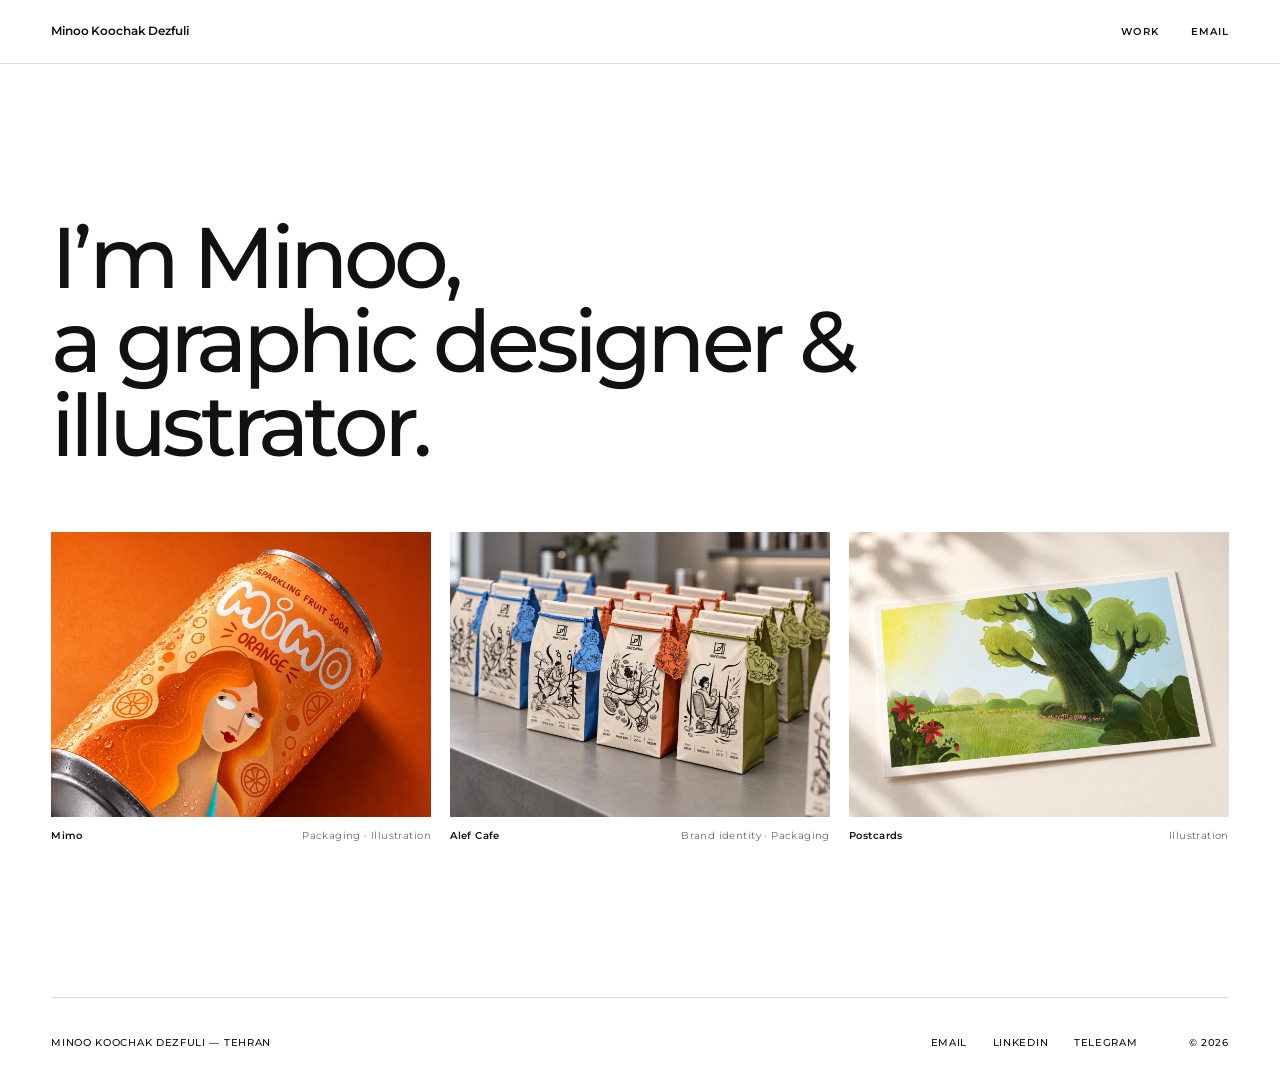
==== index.html @ d59397b0 "Minoo Koochak Dezfuli portfolio: Mimo, Alef Cafe and Postcards Co-Authored-By: Claude Opus 5.5 <nore" ====
<!doctype html>
<html lang="en">
  <head>
    <meta charset="UTF-8" />
    <meta name="viewport" content="width=device-width, initial-scale=1.0" />
    <meta name="description" content="The graphic design and illustration portfolio of Minoo Koochak Dezfuli." />
    <meta name="theme-color" content="#ffffff" />
    <title>Minoo Koochak Dezfuli — Graphic Designer &amp; Illustrator</title>
    <link rel="icon" href="assets/images/favicon.svg" type="image/svg+xml" />
    <link rel="preconnect" href="https://fonts.googleapis.com" />
    <link rel="preconnect" href="https://fonts.gstatic.com" crossorigin />
    <link href="https://fonts.googleapis.com/css2?family=Montserrat:wght@400;500;600&amp;display=swap" rel="stylesheet" />
    <link rel="stylesheet" href="assets/css/styles.css?v=20261101-3" />
    <script src="assets/js/main.js?v=20261101-1" defer></script>
  </head>
  <body>
    <a class="skip-link" href="#main">Skip to content</a>

    <header class="site-header" data-header>
      <a class="wordmark" href="#top" aria-label="Minoo Koochak Dezfuli — home">Minoo Koochak Dezfuli</a>
      <nav class="site-nav" aria-label="Main navigation">
        <a href="#work">Work</a>
        <a href="mailto:minoo.koochak@gmail.com">Email</a>
      </nav>
    </header>

    <main id="main">
      <section class="hero page-shell" id="top" aria-labelledby="hero-title">
        <h1 id="hero-title" class="reveal">I’m Minoo,<br />a graphic designer &amp; illustrator.</h1>
      </section>

      <section class="work-section page-shell" id="work" aria-label="Projects">
        <div class="project-grid">
          <article class="project-tile reveal">
            <a href="projects/mimo.html">
              <div class="project-image">
                <img src="assets/images/projects/mimo/orange-can-hero.webp" alt="Mimo Orange sparkling soda can" />
              </div>
              <p class="project-caption"><span>Mimo</span>Packaging · Illustration</p>
            </a>
          </article>

          <article class="project-tile reveal">
            <a href="projects/alef-cafe.html">
              <div class="project-image">
                <img src="assets/images/projects/alef-cafe/pouch-counter.webp" alt="Alef Coffee pouches on a café counter" />
              </div>
              <p class="project-caption"><span>Alef Cafe</span>Brand identity · Packaging</p>
            </a>
          </article>

          <article class="project-tile reveal">
            <a href="projects/postcards.html">
              <div class="project-image">
                <img src="assets/images/projects/postcards/meadow-postcard.webp" alt="Illustrated meadow postcard" loading="lazy" decoding="async" />
              </div>
              <p class="project-caption"><span>Postcards</span>Illustration</p>
            </a>
          </article>
        </div>
      </section>
    </main>

    <footer class="site-footer page-shell">
      <p>Minoo Koochak Dezfuli — Tehran</p>
      <div class="footer-links">
        <a href="mailto:minoo.koochak@gmail.com">Email</a>
        <a href="https://www.linkedin.com/in/minoo-koochakdezfuli-47b858104/" target="_blank" rel="noreferrer">LinkedIn</a>
        <a href="https://t.me/minookoochak" target="_blank" rel="noreferrer">Telegram</a>
      </div>
      <p>© <span data-year></span></p>
    </footer>
  </body>
</html>
---- assets/css/styles.css ----
:root {
  --paper: #ffffff;
  --ink: #111111;
  --muted: #686868;
  --line: #dedede;
  --soft: #f4f4f4;
  --sans: "Montserrat", "Helvetica Neue", Helvetica, Arial, sans-serif;
  --display: "Montserrat", "Helvetica Neue", Helvetica, Arial, sans-serif;
  --page: min(92vw, 1440px);
  --ease: cubic-bezier(0.22, 0.75, 0.24, 1);
}

*,
*::before,
*::after {
  box-sizing: border-box;
}

html {
  overflow-x: clip;
  scroll-behavior: smooth;
  background: var(--paper);
}

body {
  margin: 0;
  overflow-x: clip;
  background: var(--paper);
  color: var(--ink);
  font-family: var(--sans);
  font-size: 16px;
  line-height: 1.45;
  text-rendering: optimizeLegibility;
}

::selection {
  background: var(--ink);
  color: var(--paper);
}

img {
  display: block;
  width: 100%;
}

a {
  color: inherit;
  text-decoration: none;
}

p,
h1,
h2,
h3,
figure,
dl,
dd {
  margin: 0;
}

ul {
  margin: 0;
  padding: 0;
}

[id] {
  scroll-margin-top: 72px;
}

.page-shell,
.section-shell {
  width: var(--page);
  margin-inline: auto;
}

.skip-link {
  position: fixed;
  z-index: 100;
  top: 0.75rem;
  left: 0.75rem;
  transform: translateY(-160%);
  padding: 0.7rem 0.9rem;
  background: var(--ink);
  color: var(--paper);
}

.skip-link:focus {
  transform: translateY(0);
}

.site-header {
  position: sticky;
  z-index: 50;
  top: 0;
  display: flex;
  align-items: center;
  justify-content: space-between;
  min-height: 64px;
  padding-inline: 4vw;
  border-bottom: 1px solid var(--line);
  background: rgb(255 255 255 / 94%);
  backdrop-filter: blur(10px);
}

.wordmark {
  font-family: var(--display);
  font-size: 0.78rem;
  font-weight: 600;
  letter-spacing: -0.01em;
}

.site-nav,
.desktop-nav {
  display: flex;
  gap: clamp(1.25rem, 2.5vw, 2.5rem);
  align-items: center;
}

.site-nav a,
.desktop-nav a,
.availability {
  font-size: 0.65rem;
  font-weight: 600;
  letter-spacing: 0.1em;
  text-transform: uppercase;
}

.site-nav a,
.desktop-nav a,
.footer-links a,
.availability {
  transition: opacity 180ms ease;
}

.site-nav a:hover,
.desktop-nav a:hover,
.footer-links a:hover,
.availability:hover {
  opacity: 0.48;
}

.hero {
  display: flex;
  align-items: flex-end;
  justify-content: flex-end;
  min-height: clamp(360px, 52svh, 590px);
  padding-block: clamp(5rem, 10vw, 9rem) clamp(3rem, 5vw, 4.5rem);
}

.hero h1 {
  width: 100%;
  font-family: var(--sans);
  font-size: clamp(3.2rem, 6.7vw, 6.8rem);
  font-weight: 500;
  line-height: 0.98;
  letter-spacing: -0.055em;
  text-align: left;
}

.work-section {
  padding-bottom: clamp(7rem, 12vw, 12rem);
}

.project-grid {
  display: grid;
  grid-template-columns: repeat(3, minmax(0, 1fr));
  gap: clamp(0.8rem, 1.5vw, 1.4rem);
}

.project-image {
  overflow: hidden;
  background: var(--soft);
}

.project-image img {
  aspect-ratio: 4 / 3;
  height: 100%;
  object-fit: cover;
  transition: transform 550ms var(--ease);
}

.project-tile a:hover .project-image img {
  transform: scale(1.012);
}

.project-caption {
  display: flex;
  gap: 1rem;
  justify-content: space-between;
  padding-top: 0.75rem;
  color: var(--muted);
  font-size: 0.64rem;
  letter-spacing: 0.04em;
}

.project-caption span {
  color: var(--ink);
  font-weight: 600;
}

.site-footer {
  display: grid;
  grid-template-columns: 1fr auto auto;
  gap: clamp(1.5rem, 4vw, 4rem);
  align-items: center;
  min-height: 88px;
  padding-block: 1.5rem;
  border-top: 1px solid var(--line);
  font-size: 0.62rem;
  font-weight: 500;
  letter-spacing: 0.07em;
  text-transform: uppercase;
}

.footer-links {
  display: flex;
  gap: clamp(1rem, 2vw, 2rem);
}

.reveal {
  transform: translateY(10px);
  opacity: 0;
  transition: opacity 440ms ease, transform 560ms var(--ease);
}

.reveal.is-visible {
  transform: translateY(0);
  opacity: 1;
}

/* Project pages */
.project-header {
  display: grid;
  grid-template-columns: 1fr auto 1fr;
}

.project-header .wordmark {
  justify-self: start;
}

.project-header .desktop-nav {
  justify-self: center;
}

.availability {
  justify-self: end;
}

.project-shell {
  padding-top: clamp(4rem, 8vw, 8rem);
}

.eyebrow,
.section-index {
  font-size: 0.64rem;
  font-weight: 600;
  letter-spacing: 0.1em;
  text-transform: uppercase;
}

.project-intro {
  display: grid;
  grid-template-columns: 2fr 8fr 2fr;
  gap: 2rem;
  align-items: end;
  padding-bottom: clamp(2.5rem, 5vw, 5rem);
}

.project-intro h1 {
  font-family: var(--display);
  font-size: clamp(4rem, 9vw, 9rem);
  font-weight: 500;
  line-height: 0.9;
  letter-spacing: -0.065em;
}

.project-deck {
  color: var(--muted);
  font-size: 0.8rem;
}

.next-project {
  display: grid;
  grid-template-columns: 1fr auto;
  gap: 2rem;
  align-items: end;
  padding-block: clamp(4rem, 7vw, 7rem);
}

.next-project > span {
  color: var(--muted);
  font-size: 0.64rem;
  letter-spacing: 0.08em;
  text-transform: uppercase;
}

.next-project a {
  font-family: var(--display);
  font-size: clamp(2.2rem, 5vw, 5rem);
  font-weight: 500;
  line-height: 0.95;
  letter-spacing: -0.05em;
}

/* Case studies: justified rows keep every image uncropped at an equal height */
.case-study {
  padding-top: clamp(4rem, 8vw, 8rem);
}

.case-overview {
  display: grid;
  grid-template-columns: 2fr 6fr 4fr;
  gap: 2rem;
  padding-block: clamp(4rem, 7vw, 7rem);
}

.case-overview h2 {
  font-family: var(--display);
  font-size: clamp(1.8rem, 3.2vw, 3.2rem);
  font-weight: 500;
  line-height: 1.04;
  letter-spacing: -0.045em;
}

.case-overview > div > p {
  max-width: 620px;
  margin-top: 1.5rem;
  color: var(--muted);
}

.case-overview dl {
  border-top: 1px solid var(--line);
}

.case-overview dl div {
  display: grid;
  grid-template-columns: 0.7fr 1.3fr;
  gap: 1rem;
  padding-block: 0.8rem;
  border-bottom: 1px solid var(--line);
  font-size: 0.72rem;
}

.case-overview dt {
  color: var(--muted);
  text-transform: uppercase;
}

.palette {
  display: grid;
  grid-template-columns: repeat(6, minmax(0, 1fr));
  gap: clamp(0.5rem, 1vw, 0.9rem);
  padding: 0;
  margin: 0 0 clamp(4rem, 7vw, 7rem);
  list-style: none;
}

.palette li {
  display: flex;
  flex-direction: column;
  justify-content: flex-end;
  gap: 0.2rem;
  aspect-ratio: 3 / 4;
  padding: clamp(0.7rem, 1.2vw, 1.1rem);
  background: var(--swatch);
  font-size: 0.68rem;
  font-weight: 600;
}

.palette span {
  font-weight: 500;
  opacity: 0.6;
}

.case-gallery {
  display: grid;
  gap: clamp(0.8rem, 1.5vw, 1.4rem);
}

.gallery-label {
  display: grid;
  grid-template-columns: 2fr 10fr;
  gap: 2rem;
  padding-top: clamp(3.5rem, 6vw, 6rem);
  padding-bottom: clamp(0.4rem, 1vw, 0.8rem);
  font-size: 0.64rem;
  font-weight: 600;
  letter-spacing: 0.1em;
  text-transform: uppercase;
}

.gallery-label span {
  color: var(--muted);
  font-weight: 500;
  letter-spacing: 0.04em;
  text-transform: none;
}

.gallery-row {
  display: flex;
  gap: clamp(0.8rem, 1.5vw, 1.4rem);
  align-items: flex-start;
}

.gallery-row figure {
  flex: var(--ar) 1 0;
  min-width: 0;
  background: var(--soft);
}

.gallery-row img {
  height: auto;
}

.gallery-row .cutout {
  position: relative;
  aspect-ratio: 4 / 5;
  background: var(--tile);
}

.gallery-row .cutout img {
  position: absolute;
  inset: 8% 10%;
  width: 80%;
  height: 84%;
  object-fit: contain;
}

.gallery-row video {
  display: block;
  width: 100%;
  height: auto;
}

.gallery-row figcaption {
  padding-top: 0.55rem;
  background: var(--paper);
  color: var(--muted);
  font-size: 0.62rem;
  letter-spacing: 0.04em;
}

.process-stage {
  margin: 0;
  color: var(--muted);
  font-size: 0.62rem;
  letter-spacing: 0.04em;
}

@media (max-width: 900px) {
  :root {
    --page: min(90vw, 780px);
  }

  .case-overview {
    grid-template-columns: 1fr 3fr;
  }

  .case-overview dl {
    grid-column: 2;
  }

  .palette {
    grid-template-columns: repeat(3, minmax(0, 1fr));
  }

  .project-grid {
    grid-template-columns: repeat(2, minmax(0, 1fr));
  }

  .hero {
    min-height: 52svh;
  }

  .project-intro {
    grid-template-columns: 1fr 3fr;
  }

  .project-intro h1,
  .project-deck {
    grid-column: 2;
  }
}

@media (max-width: 680px) {
  .site-header {
    min-height: 58px;
    padding-inline: 5vw;
  }

  .site-nav a:nth-child(1),
  .desktop-nav {
    display: none;
  }

  .wordmark,
  .site-nav a,
  .availability {
    font-size: 0.61rem;
  }

  .hero {
    min-height: 44svh;
    padding-block: 4.5rem 3rem;
  }

  .hero h1 {
    font-size: clamp(3rem, 14vw, 4.8rem);
  }

  .project-grid {
    grid-template-columns: 1fr;
    gap: 2rem;
  }

  .work-section {
    padding-bottom: 6.5rem;
  }

  .site-footer {
    grid-template-columns: 1fr auto;
    gap: 1rem;
  }

  .footer-links {
    grid-column: 1 / -1;
    grid-row: 1;
  }

  .site-footer > p:first-child {
    grid-column: 1;
    grid-row: 2;
  }

  .site-footer > p:last-child {
    grid-column: 2;
    grid-row: 2;
  }

  .project-header {
    grid-template-columns: 1fr auto;
  }

  .project-shell {
    padding-top: 4rem;
  }

  .project-intro {
    grid-template-columns: 1fr;
  }

  .project-intro h1,
  .project-deck {
    grid-column: 1;
  }

  .project-intro h1 {
    font-size: clamp(3.8rem, 18vw, 5.8rem);
  }

  .next-project {
    grid-template-columns: 1fr;
  }

  .case-study {
    padding-top: 4rem;
  }

  .case-overview,
  .gallery-label {
    grid-template-columns: 1fr;
    gap: 0.6rem;
  }

  .case-overview {
    gap: 2rem;
  }

  .case-overview dl {
    grid-column: 1;
  }

  /* Mixed-ratio rows stack; same-ratio sets fall into two columns */
  .gallery-row {
    flex-direction: column;
    gap: 1rem;
  }

  .gallery-row figure {
    flex: none;
    width: 100%;
  }

  .gallery-row.is-set {
    display: grid;
    grid-template-columns: repeat(2, minmax(0, 1fr));
    gap: 0.6rem;
  }

  .gallery-row.is-set figure:last-child:nth-child(odd) {
    grid-column: 1 / -1;
    width: calc(50% - 0.3rem);
    justify-self: center;
  }

}

@media (prefers-reduced-motion: reduce) {
  html {
    scroll-behavior: auto;
  }

  *,
  *::before,
  *::after {
    scroll-behavior: auto !important;
    transition-duration: 0.01ms !important;
  }

  .reveal {
    transform: none;
    opacity: 1;
  }
}
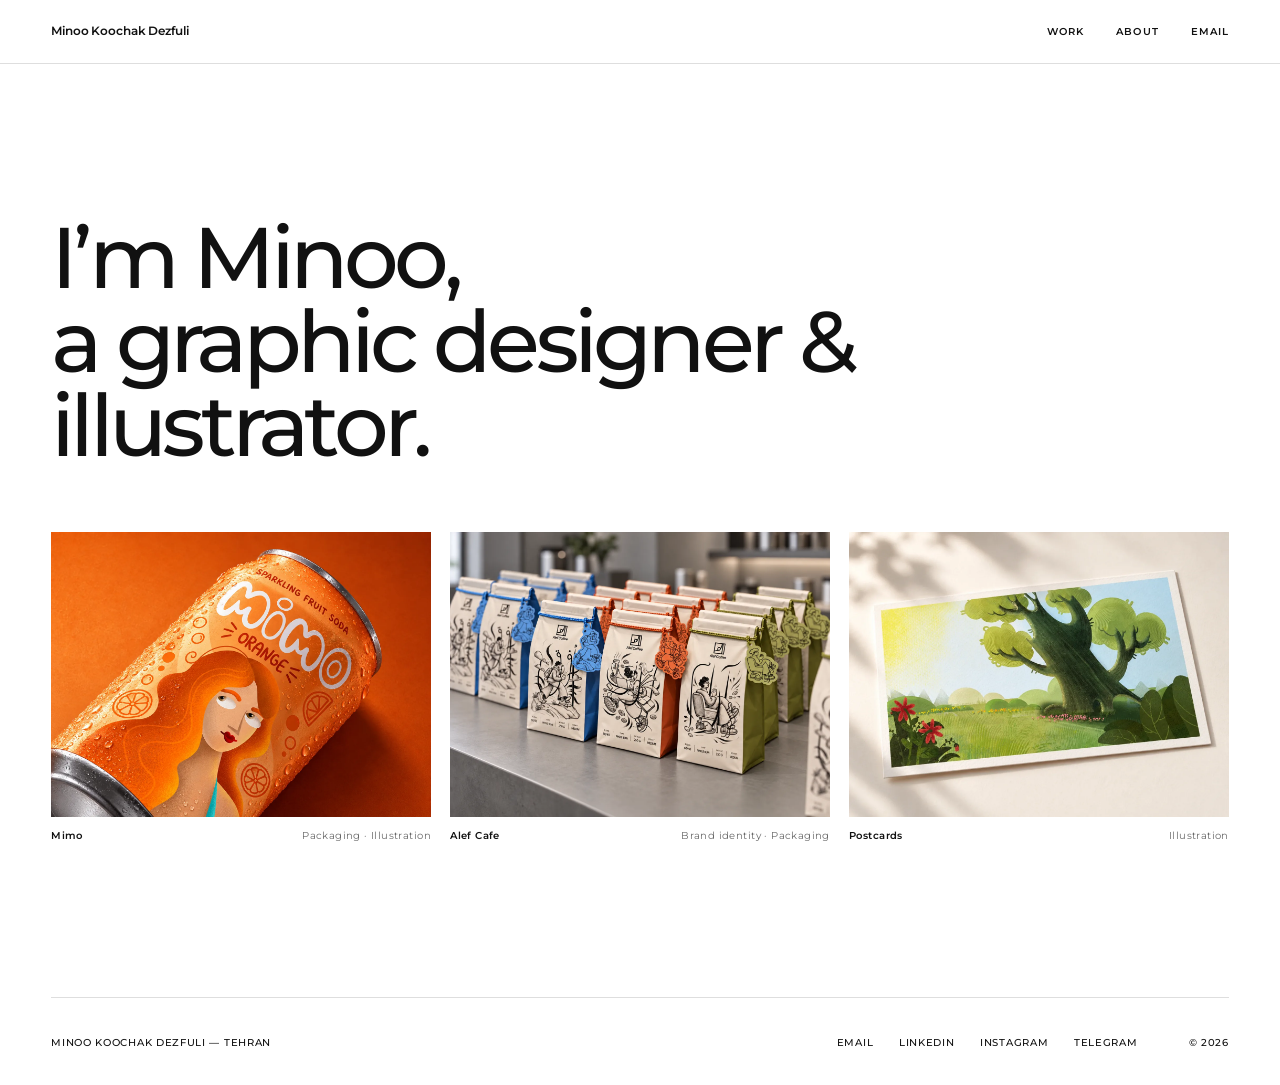
==== commit c2ae70c2: "Add About page and update navigation" ====
--- a/index.html
+++ b/index.html
@@ -10,7 +10,7 @@
     <link rel="preconnect" href="https://fonts.googleapis.com" />
     <link rel="preconnect" href="https://fonts.gstatic.com" crossorigin />
     <link href="https://fonts.googleapis.com/css2?family=Montserrat:wght@400;500;600&amp;display=swap" rel="stylesheet" />
-    <link rel="stylesheet" href="assets/css/styles.css?v=20261101-3" />
+    <link rel="stylesheet" href="assets/css/styles.css?v=20261104-1" />
     <script src="assets/js/main.js?v=20261101-1" defer></script>
   </head>
   <body>
@@ -20,6 +20,7 @@
       <a class="wordmark" href="#top" aria-label="Minoo Koochak Dezfuli — home">Minoo Koochak Dezfuli</a>
       <nav class="site-nav" aria-label="Main navigation">
         <a href="#work">Work</a>
+        <a href="about.html">About</a>
         <a href="mailto:minoo.koochak@gmail.com">Email</a>
       </nav>
     </header>
@@ -66,6 +67,7 @@
       <div class="footer-links">
         <a href="mailto:minoo.koochak@gmail.com">Email</a>
         <a href="https://www.linkedin.com/in/minoo-koochakdezfuli-47b858104/" target="_blank" rel="noreferrer">LinkedIn</a>
+        <a href="https://instagram.com/minookoochak" target="_blank" rel="noreferrer">Instagram</a>
         <a href="https://t.me/minookoochak" target="_blank" rel="noreferrer">Telegram</a>
       </div>
       <p>© <span data-year></span></p>
--- a/assets/css/styles.css
+++ b/assets/css/styles.css
@@ -447,6 +447,215 @@
   letter-spacing: 0.04em;
 }
 
+/* About page */
+.about-hero {
+  display: grid;
+  grid-template-columns: 7fr 5fr;
+  gap: clamp(2.5rem, 5vw, 5rem);
+  align-items: start;
+  padding-top: clamp(4rem, 8vw, 8rem);
+  padding-bottom: clamp(3rem, 6vw, 6rem);
+}
+
+.about-hero-text h1 {
+  font-family: var(--display);
+  font-size: clamp(2.4rem, 4.8vw, 4.8rem);
+  font-weight: 500;
+  line-height: 1.05;
+  letter-spacing: -0.05em;
+  margin-top: 1rem;
+}
+
+.about-deck {
+  margin-top: 1.8rem;
+  font-size: clamp(0.95rem, 1.25vw, 1.2rem);
+  line-height: 1.55;
+  color: var(--muted);
+  max-width: 580px;
+}
+
+.about-portrait-card {
+  position: sticky;
+  top: 96px;
+}
+
+.about-portrait-frame {
+  background: var(--soft);
+}
+
+.about-portrait-frame img {
+  width: 100%;
+  aspect-ratio: 1 / 1;
+  object-fit: cover;
+}
+
+.about-portrait-frame figcaption {
+  padding-top: 0.65rem;
+  color: var(--muted);
+  font-size: 0.62rem;
+  letter-spacing: 0.05em;
+  text-transform: uppercase;
+}
+
+.about-narrative,
+.about-details,
+.about-contact-cta {
+  display: grid;
+  grid-template-columns: 2fr 10fr;
+  gap: 2rem;
+  padding-block: clamp(4rem, 7vw, 7rem);
+  border-top: 1px solid var(--line);
+}
+
+.narrative-body h2,
+.details-content h2 {
+  font-family: var(--display);
+  font-size: clamp(1.8rem, 3.2vw, 3.2rem);
+  font-weight: 500;
+  line-height: 1.08;
+  letter-spacing: -0.045em;
+  max-width: 820px;
+  margin-bottom: clamp(2.5rem, 4vw, 4rem);
+}
+
+.narrative-block {
+  max-width: 720px;
+  margin-bottom: clamp(2rem, 3.5vw, 3.5rem);
+}
+
+.narrative-block:last-child {
+  margin-bottom: 0;
+}
+
+.narrative-block h3 {
+  font-family: var(--display);
+  font-size: 0.85rem;
+  font-weight: 600;
+  letter-spacing: 0.04em;
+  margin-bottom: 0.85rem;
+  color: var(--ink);
+}
+
+.narrative-block p {
+  color: var(--muted);
+  font-size: 0.95rem;
+  line-height: 1.65;
+  margin-bottom: 1rem;
+}
+
+.narrative-block p:last-child {
+  margin-bottom: 0;
+}
+
+.narrative-block strong {
+  color: var(--ink);
+  font-weight: 600;
+}
+
+.details-group {
+  margin-bottom: clamp(2.5rem, 4vw, 4rem);
+  max-width: 900px;
+}
+
+.details-group:last-child {
+  margin-bottom: 0;
+}
+
+.group-title {
+  font-size: 0.68rem;
+  font-weight: 600;
+  letter-spacing: 0.1em;
+  text-transform: uppercase;
+  color: var(--muted);
+  margin-bottom: 1rem;
+}
+
+.timeline-list {
+  border-top: 1px solid var(--line);
+}
+
+.timeline-row {
+  display: grid;
+  grid-template-columns: 180px 1fr;
+  gap: 2rem;
+  padding-block: 1.1rem;
+  border-bottom: 1px solid var(--line);
+  font-size: 0.85rem;
+  align-items: start;
+}
+
+.timeline-row dt {
+  color: var(--muted);
+  font-size: 0.72rem;
+  letter-spacing: 0.04em;
+  text-transform: uppercase;
+  padding-top: 0.15rem;
+}
+
+.timeline-row dd strong {
+  display: block;
+  color: var(--ink);
+  font-weight: 600;
+}
+
+.timeline-row dd span {
+  display: block;
+  color: var(--muted);
+  font-size: 0.75rem;
+  margin-top: 0.2rem;
+}
+
+.timeline-row dd p {
+  color: var(--muted);
+  font-size: 0.82rem;
+  line-height: 1.5;
+  margin-top: 0.5rem;
+  max-width: 620px;
+}
+
+.about-contact-cta h2 {
+  font-family: var(--display);
+  font-size: clamp(2rem, 4vw, 3.8rem);
+  font-weight: 500;
+  line-height: 1.04;
+  letter-spacing: -0.05em;
+  max-width: 780px;
+}
+
+.about-contact-cta p {
+  color: var(--muted);
+  font-size: 0.95rem;
+  margin-top: 1rem;
+}
+
+.contact-actions {
+  display: flex;
+  flex-wrap: wrap;
+  gap: 1.5rem;
+  margin-top: 2rem;
+}
+
+.cta-link {
+  font-family: var(--display);
+  font-size: clamp(1rem, 1.8vw, 1.35rem);
+  font-weight: 500;
+  letter-spacing: -0.02em;
+  padding-bottom: 0.2rem;
+  border-bottom: 1px solid var(--line);
+  transition: border-color 200ms ease, opacity 200ms ease;
+}
+
+.cta-link:hover {
+  border-color: var(--ink);
+  opacity: 0.6;
+}
+
+.desktop-nav a.active,
+.site-nav a.active {
+  color: var(--ink);
+  opacity: 1;
+}
+
 @media (max-width: 900px) {
   :root {
     --page: min(90vw, 780px);
@@ -479,6 +688,22 @@
   .project-intro h1,
   .project-deck {
     grid-column: 2;
+  }
+
+  .about-hero {
+    grid-template-columns: 1fr;
+    gap: 3rem;
+  }
+
+  .about-portrait-card {
+    position: static;
+    max-width: 360px;
+  }
+
+  .about-narrative,
+  .about-details,
+  .about-contact-cta {
+    grid-template-columns: 1fr 3fr;
   }
 }
 
@@ -601,6 +826,38 @@
     grid-column: 1 / -1;
     width: calc(50% - 0.3rem);
     justify-self: center;
+  }
+
+  .about-hero {
+    padding-top: 3rem;
+    padding-bottom: 2.5rem;
+  }
+
+  .about-hero-text h1 {
+    font-size: clamp(2.2rem, 9.5vw, 3.4rem);
+  }
+
+  .about-portrait-card {
+    max-width: 100%;
+  }
+
+  .about-narrative,
+  .about-details,
+  .about-contact-cta {
+    grid-template-columns: 1fr;
+    gap: 1.2rem;
+  }
+
+  .timeline-row {
+    grid-template-columns: 1fr;
+    gap: 0.35rem;
+    padding-block: 0.85rem;
+  }
+
+  .contact-actions {
+    flex-direction: column;
+    gap: 1rem;
+    align-items: flex-start;
   }
 
 }
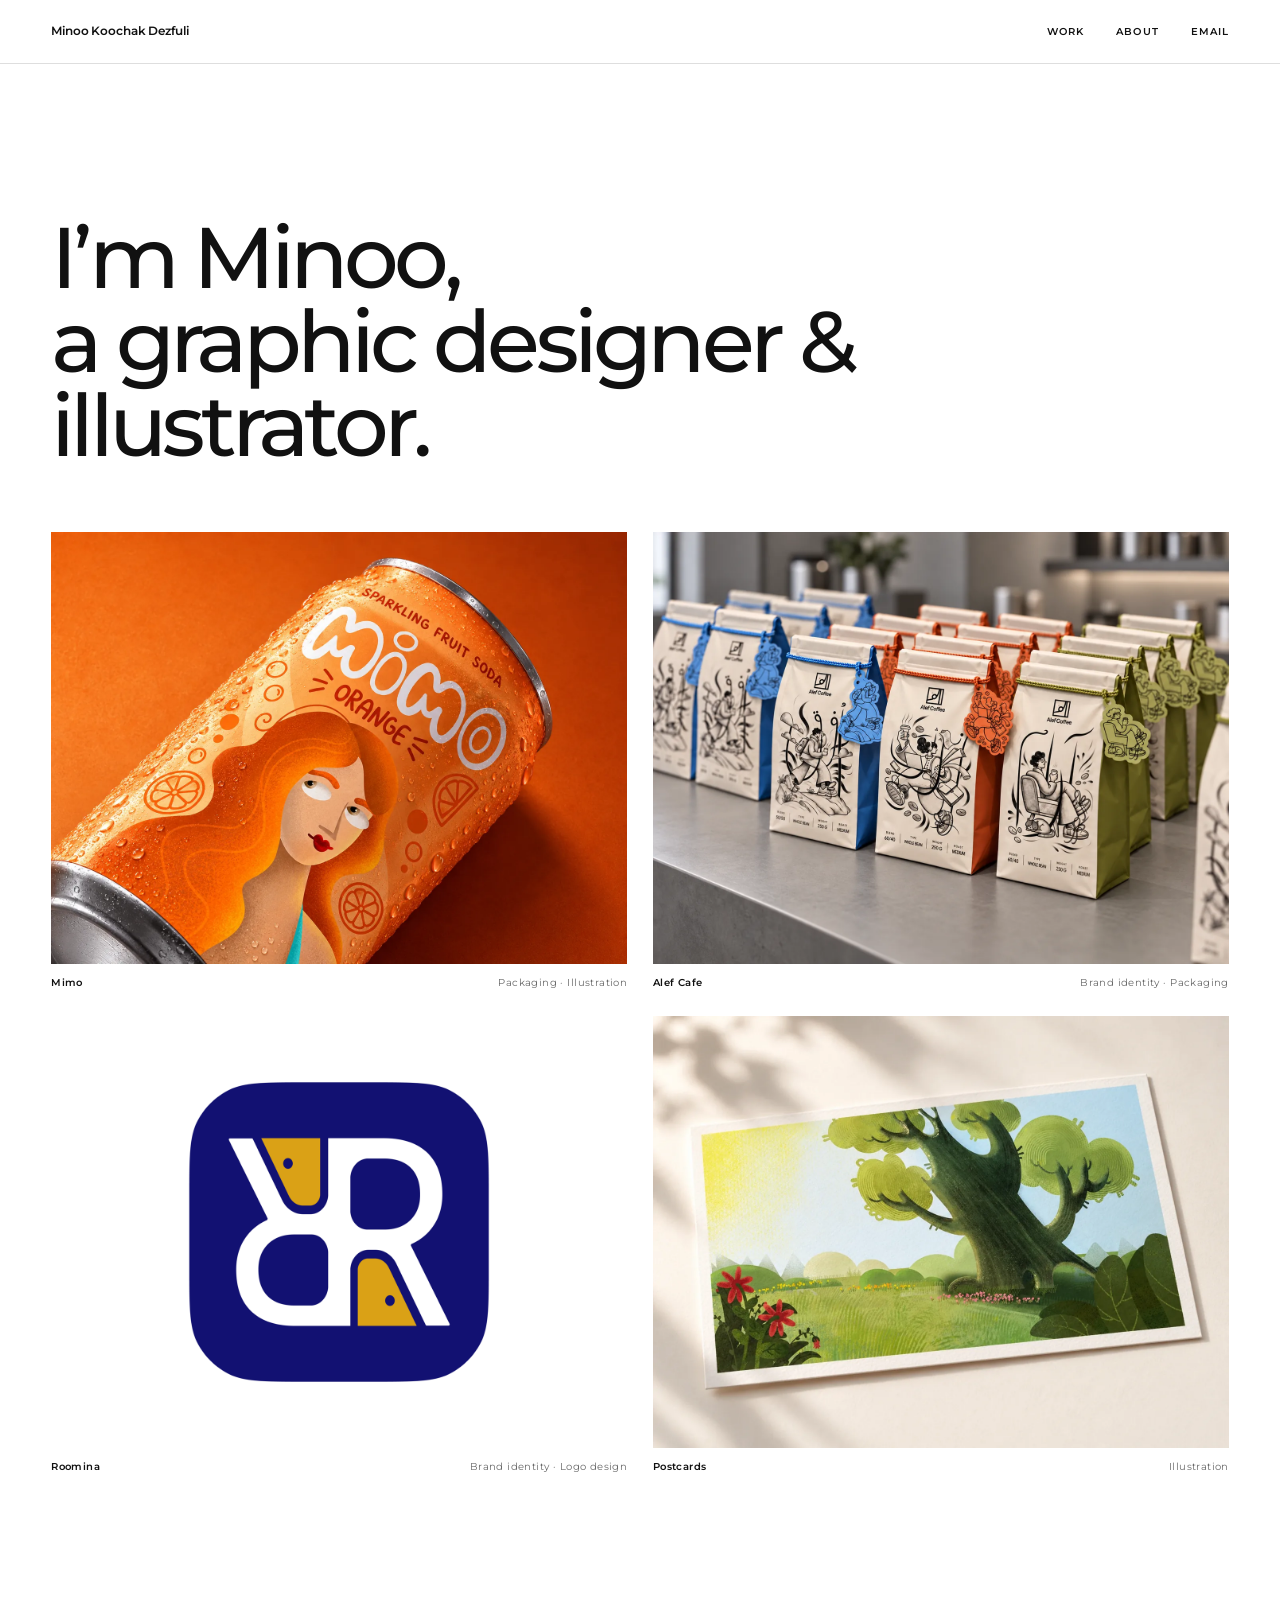
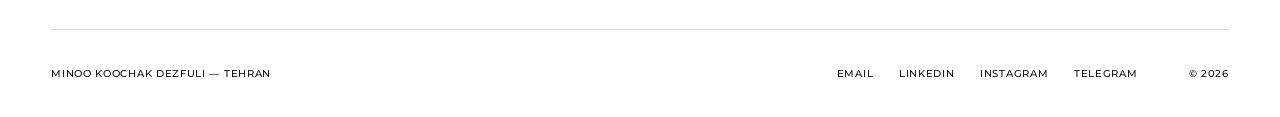
==== commit b53d3da5: "Add Roomina brand identity project and case study" ====
--- a/index.html
+++ b/index.html
@@ -10,7 +10,7 @@
     <link rel="preconnect" href="https://fonts.googleapis.com" />
     <link rel="preconnect" href="https://fonts.gstatic.com" crossorigin />
     <link href="https://fonts.googleapis.com/css2?family=Montserrat:wght@400;500;600&amp;display=swap" rel="stylesheet" />
-    <link rel="stylesheet" href="assets/css/styles.css?v=20261104-1" />
+    <link rel="stylesheet" href="assets/css/styles.css?v=20261104-2" />
     <script src="assets/js/main.js?v=20261101-1" defer></script>
   </head>
   <body>
@@ -51,6 +51,15 @@
           </article>
 
           <article class="project-tile reveal">
+            <a href="projects/roomina.html">
+              <div class="project-image">
+                <img src="assets/images/projects/roomina/roomina-cover.png" alt="Roomina Meeting Room Scheduler app icon" loading="lazy" decoding="async" />
+              </div>
+              <p class="project-caption"><span>Roomina</span>Brand identity · Logo design</p>
+            </a>
+          </article>
+
+          <article class="project-tile reveal">
             <a href="projects/postcards.html">
               <div class="project-image">
                 <img src="assets/images/projects/postcards/meadow-postcard.webp" alt="Illustrated meadow postcard" loading="lazy" decoding="async" />
--- a/assets/css/styles.css
+++ b/assets/css/styles.css
@@ -163,8 +163,8 @@
 
 .project-grid {
   display: grid;
-  grid-template-columns: repeat(3, minmax(0, 1fr));
-  gap: clamp(0.8rem, 1.5vw, 1.4rem);
+  grid-template-columns: repeat(2, minmax(0, 1fr));
+  gap: clamp(1rem, 2vw, 2.2rem);
 }
 
 .project-image {
@@ -353,6 +353,10 @@
   padding: 0;
   margin: 0 0 clamp(4rem, 7vw, 7rem);
   list-style: none;
+}
+
+.palette.has-5 {
+  grid-template-columns: repeat(5, minmax(0, 1fr));
 }
 
 .palette li {
@@ -669,7 +673,8 @@
     grid-column: 2;
   }
 
-  .palette {
+  .palette,
+  .palette.has-5 {
     grid-template-columns: repeat(3, minmax(0, 1fr));
   }
 
